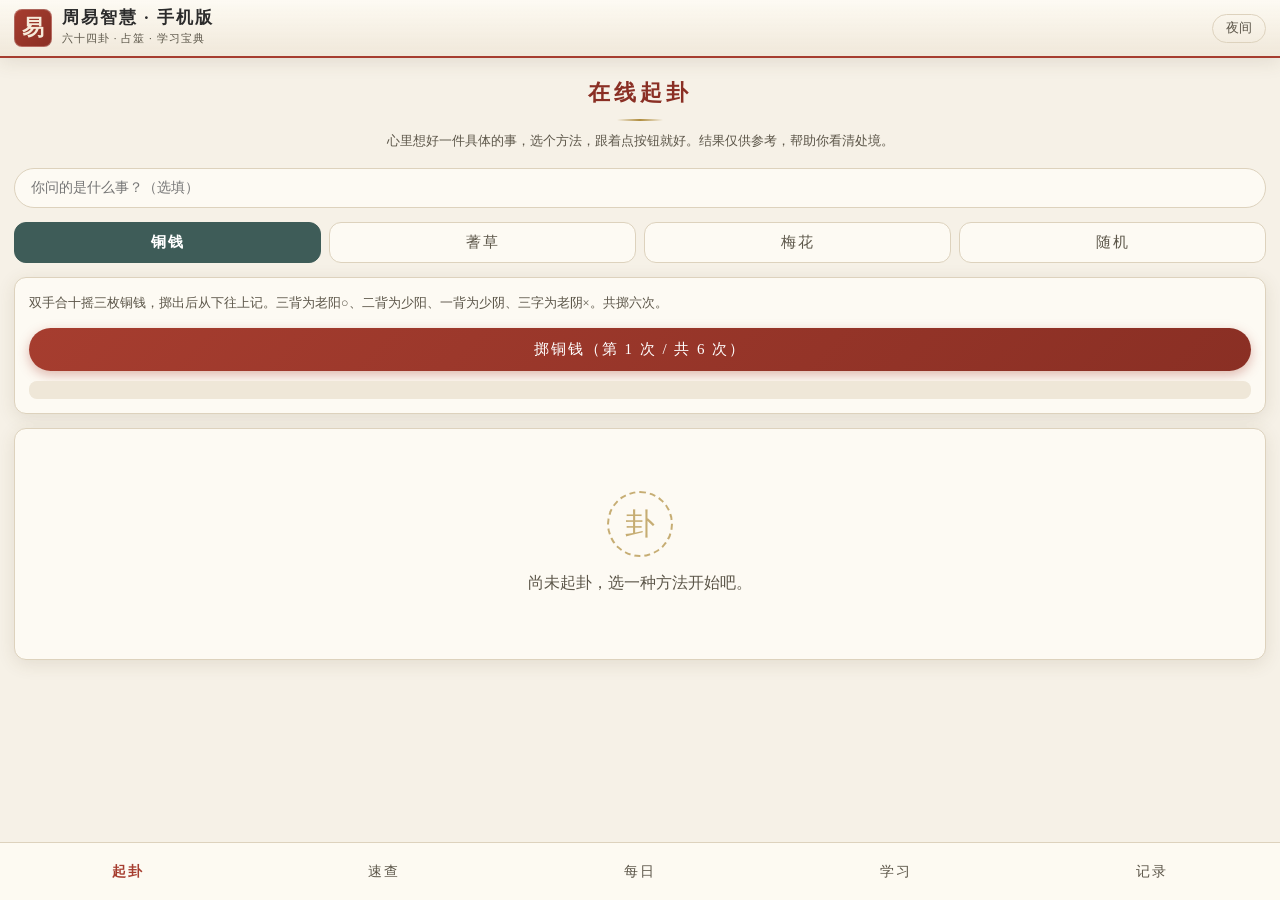
==== mobile.html @ ead000ce "deploy zhouyi: desktop + mobile (pure frontend)" ====
<!DOCTYPE html>
<html lang="zh-CN">
<head>
<meta charset="UTF-8">
<meta name="viewport" content="width=device-width, initial-scale=1.0, viewport-fit=cover">
<meta name="theme-color" content="#f6f1e7">
<meta name="apple-mobile-web-app-capable" content="yes">
<meta name="apple-mobile-web-app-status-bar-style" content="default">
<title>周易 · 手机版</title>
<link rel="stylesheet" href="css/style_mobile.css?v=20260808d">
</head>
<body>

<header class="m-head">
  <div class="m-brand">
    <div class="m-brand-mark">易</div>
    <div>
      <h1>周易智慧 · 手机版</h1>
      <p>六十四卦 · 占筮 · 学习宝典</p>
    </div>
  </div>
  <button class="m-theme" id="mTheme">夜间</button>
</header>

<main id="app">

  <!-- ============ 起卦 ============ -->
  <section class="m-view active" id="view-cast">
    <div class="m-view-head">
      <h2>在线起卦</h2>
      <p>心里想好一件具体的事，选个方法，跟着点按钮就好。结果仅供参考，帮助你看清处境。</p>
    </div>

    <div class="m-qbar">
      <input type="text" id="mQuestion" maxlength="60" placeholder="你问的是什么事？（选填）">
    </div>

    <div class="m-methods">
      <button class="m-method active" data-method="coin">铜钱</button>
      <button class="m-method" data-method="yarrow">蓍草</button>
      <button class="m-method" data-method="plum">梅花</button>
      <button class="m-method" data-method="random">随机</button>
    </div>

    <div class="m-setup" id="setup-coin">
      <p class="m-hint">双手合十摇三枚铜钱，掷出后从下往上记。三背为老阳○、二背为少阳、一背为少阴、三字为老阴×。共掷六次。</p>
      <button class="m-btn-primary" id="mBtnCoin">掷铜钱（第 1 次 / 共 6 次）</button>
      <div class="m-log" id="mCoinLog"></div>
    </div>
    <div class="m-setup hidden" id="setup-yarrow">
      <p class="m-hint">大衍之数五十，其用四十有九。十八变而成卦，过程全自动，点一次完成。</p>
      <button class="m-btn-primary" id="mBtnYarrow">蓍草起卦（十八变）</button>
      <div class="m-log" id="mYarrowLog"></div>
    </div>
    <div class="m-setup hidden" id="setup-plum">
      <p class="m-hint">报两个数字起卦（任意正整数），或直接用当前时间起卦。</p>
      <div class="m-nums">
        <input type="number" id="mNum1" placeholder="数一" min="1">
        <input type="number" id="mNum2" placeholder="数二" min="1">
      </div>
      <div class="m-btn-row">
        <button class="m-btn-primary btn-sm" id="mBtnPlumNum">以数字起卦</button>
        <button class="m-btn-ghost btn-sm" id="mBtnPlumTime">以当前时间</button>
      </div>
    </div>
    <div class="m-setup hidden" id="setup-random">
      <p class="m-hint">静心默念所问之事，点击后由程序随机生成六爻（含动爻）。</p>
      <button class="m-btn-primary" id="mBtnRandom">心念起卦</button>
    </div>

    <div class="m-result" id="mResult">
      <div class="m-empty">
        <div class="m-empty-icon">卦</div>
        <p>尚未起卦，选一种方法开始吧。</p>
      </div>
    </div>
    <div class="m-anim hidden" id="mAnim"></div>
  </section>

  <!-- ============ 速查 ============ -->
  <section class="m-view" id="view-quick">
    <div class="m-view-head">
      <h2>六十四卦速查</h2>
      <p>点任意一卦看全文详解与白话。</p>
    </div>
    <div class="m-search">
      <input type="text" id="mHexSearch" placeholder="搜索卦名、卦辞、关键词…">
    </div>
    <div id="mHexGrid" class="m-hex-grid"></div>
  </section>

  <!-- ============ 每日一卦 ============ -->
  <section class="m-view" id="view-daily">
    <div class="m-view-head">
      <h2>每日一卦</h2>
      <p>以今日日期为引，换种心情看今天。仅供趣味参考。</p>
    </div>
    <div class="m-daily-box" id="mDailyBox"></div>
    <div class="m-btn-row" style="margin-top:14px">
      <button class="m-btn-primary btn-sm" id="mBtnDailyToday">今日之卦</button>
      <button class="m-btn-ghost btn-sm" id="mBtnDailyShuffle">换一卦</button>
    </div>
  </section>

  <!-- ============ 学习 ============ -->
  <section class="m-view" id="view-study">
    <div class="m-view-head">
      <h2>学习宝典</h2>
      <p>零基础也能看懂的《周易》入门。</p>
    </div>

    <div class="m-study-nav" id="mStudyNav">
      <button class="m-snav active" data-study="beginner">入门</button>
      <button class="m-snav" data-study="classics">经文</button>
      <button class="m-snav" data-study="seven">七则</button>
      <button class="m-snav" data-study="methods">起卦</button>
      <button class="m-snav" data-study="glossary">词典</button>
      <button class="m-snav" data-study="stories">故事</button>
    </div>

    <div class="m-study-content">
      <div class="m-sblock active" id="study-beginner">
        <h3>零基础入门：10 分钟看懂《周易》</h3>
        <details open><summary>1. 什么是「卦」？</summary>
          <p>「卦」是一幅由六条横线组成的符号图。长横（━）叫<b>阳爻</b>，代表天、刚、动、积极；断横（╌）叫<b>阴爻</b>，代表地、柔、静、消极。六条爻上下组合共有 64 种图案，就是「六十四卦」。每卦有自己的卦辞和六条爻辞，相当于一套「人生情景说明书」。</p></details>
        <details><summary>2. 算卦到底是什么？</summary>
          <p>古人遇到拿不定主意的事，通过随机仪式（掷蓍草、摇铜钱）得到一卦，再用卦辞爻辞启发思考。它<u>不是</u>预知未来的魔法，而是「带着问题换角度思考」的古老智慧，像一面镜子帮你看清处境。</p></details>
        <details><summary>3. 怎么起卦？</summary>
          <p>「起卦」就是随机生成六条爻。本程序提供四种方法：<b>铜钱法</b>（摇六次，最常用）、<b>蓍草法</b>（最古老）、<b>梅花易数</b>（用时间或数字算）、<b>随机法</b>（一键最省事）。起卦前静心把问题想清楚即可。</p></details>
        <details><summary>4. 什么是动爻、之卦？</summary>
          <p>起卦时出现「老阳○」「老阴×」的爻叫<b>动爻</b>，表示这个位置要变化。爻一变，整卦变成另一幅图叫「之卦」。传统看卦：<b>没动爻看整卦卦辞，有动爻重点看动爻爻辞</b>。</p></details>
        <details><summary>5. 怎么快速看懂结果？</summary>
          <p>三步走：① 先看顶部橙色的「白话导读」，一句话知道这卦基调；② 再看「卦在说什么」和「变化提示」；③ 最后对照你问的事看「占断参考」里事业/感情/决策那一条。其他术语看不懂没关系，是进阶内容。</p></details>
        <details><summary>6. 看完卦以后呢？</summary>
          <p>把卦象当成一位老朋友的提醒：它帮你注意到可能忽略的角度，但<b>决定权永远在你手里</b>。当它是面镜子就好。</p></details>
      </div>

      <div class="m-sblock" id="study-classics">
        <h3>经文详解</h3>
        <div class="m-hex-nav">
          <button class="m-btn-ghost btn-sm" id="mStudyPrev">‹ 上一卦</button>
          <select id="mStudySelect"></select>
          <button class="m-btn-ghost btn-sm" id="mStudyNext">下一卦 ›</button>
        </div>
        <div id="mStudyContent"></div>
      </div>

      <div class="m-sblock" id="study-seven">
        <h3>解卦七则（朱熹《易学启蒙》）</h3>
        <div class="m-principle"><span>一</span><div><b>六爻不变</b><p>以本卦卦辞断之。</p></div></div>
        <div class="m-principle"><span>二</span><div><b>一爻变</b><p>以本卦变爻之爻辞断之。</p></div></div>
        <div class="m-principle"><span>三</span><div><b>两爻变</b><p>以本卦两变爻爻辞断之，以上位之变爻为主。</p></div></div>
        <div class="m-principle"><span>四</span><div><b>三爻变</b><p>占本卦及之卦卦辞，本卦为贞（主事者），之卦为悔（所趋）。</p></div></div>
        <div class="m-principle"><span>五</span><div><b>四爻变</b><p>以之卦中两不变爻爻辞断之，以下位之不变爻为主。</p></div></div>
        <div class="m-principle"><span>六</span><div><b>五爻变</b><p>以之卦中唯一不变爻之爻辞断之。</p></div></div>
        <div class="m-principle"><span>七</span><div><b>六爻全变</b><p>乾坤二卦用「用九」「用六」断之；其余以之卦卦辞断之。</p></div></div>
        <p class="m-note">简记：有变的看变化处，没变看整体。</p>
      </div>

      <div class="m-sblock" id="study-methods">
        <h3>起卦方法详解</h3>
        <details open><summary>一、三枚铜钱法（以钱代蓍）</summary>
          <p>取三枚铜钱，掷一次记一爻，由下而上共六次。<br>
          三背（○）＝老阳，动爻；二背一字（—）＝少阳；一背二字（--）＝少阴；三字（×）＝老阴，动爻。<br>
          动爻阴阳互变，即成「之卦」。</p></details>
        <details><summary>二、大衍筮法（蓍草法）</summary>
          <p>《系辞》：大衍之数五十，其用四十有九。分二、挂一、揲四、归奇，三变得一爻，十八变而成一卦。<br>
          余三十六根为老阳（九）、三十二为少阴（八）、二十八为少阳（七）、二十四为老阴（六）。</p></details>
        <details><summary>三、梅花易数</summary>
          <p>先天卦数：乾一、兑二、离三、震四、巽五、坎六、艮七、坤八。<br>
          时间起卦：年月日之和除 8 得余数为上卦，再加时除 8 得下卦，总和除 6 得动爻。<br>
          报数起卦：两数分别除 8 得上、下卦，和除 6 得动爻。</p></details>
      </div>

      <div class="m-sblock" id="study-glossary">
        <h3>易学名词小词典</h3>
        <div class="m-glossary">
          <p><b>爻</b>组成卦的那条横线，一卦六爻。长横阳爻，断横阴爻。</p>
          <p><b>本卦</b>起卦得到的卦，代表当下现状。</p>
          <p><b>之卦</b>动爻变后形成的新卦，代表演变结果。</p>
          <p><b>动爻</b>老阳○、老阴×那几条爻，表示关键变化点。</p>
          <p><b>卦辞</b>整卦总说明；<b>爻辞</b>每爻的解释文字。</p>
          <p><b>错卦</b>六爻全部阴阳颠倒，看事情的反面。</p>
          <p><b>综卦</b>把卦上下倒过来看，看颠倒后的样子。</p>
          <p><b>互卦</b>取中间四条爻重拼的卦，看中途过程。</p>
          <p><b>体卦/用卦</b>体是你自己，用是你要面对的事，五行生克定吉凶。</p>
          <p><b>元亨利贞</b>乾卦四字：开始、通达、有利、守正。</p>
          <p><b>吉凶悔吝</b>四种占断：吉、凶、悔（可改）、吝（要小心）。</p>
          <p><b>八宫</b>京房分六十四卦为八组，用于排六亲世应。</p>
          <p><b>六亲</b>父母、兄弟、子孙、妻财、官鬼，各管一类事。</p>
          <p><b>六神</b>青龙、朱雀、勾陈、螣蛇、白虎、玄武，按日干排列。</p>
          <p><b>用九/用六</b>仅乾坤两卦有，六爻全变时使用。</p>
        </div>
      </div>

      <div class="m-sblock" id="study-stories">
        <h3>周易里的故事</h3>
        <div class="m-story">
          <b>文王拘而演《周易》</b>
          <p>周文王被纣王囚于羑里，在狱中推演伏羲八卦为六十四卦。司马迁说"文王拘而演《周易》"，为逆境成大业第一例。</p>
        </div>
        <div class="m-story">
          <b>韦编三绝</b>
          <p>孔子晚年反复读《易》，把串竹简的牛皮绳磨断多次，并作注解《十翼》——像给经典插上十只翅膀。</p>
        </div>
        <div class="m-story">
          <b>观梅占</b>
          <p>宋代邵雍观梅见二雀争枝跌落，随手起卦断出"明晚有女孩来折花，受惊伤腿"，次日应验。这就是《梅花易数》的由来——万物皆可起卦。</p>
        </div>
        <div class="m-story">
          <b>京房与纳甲</b>
          <p>西汉京房把天干地支装进六十四卦，定八宫、世应、六亲、六神，让占筮有了完整排盘体系，影响后世一千多年。</p>
        </div>
        <div class="m-story">
          <b>朱熹与《周易本义》</b>
          <p>南宋朱熹主张"易本卜筮之书"，恢复上古筮法（即本程序蓍草法），并提出解卦七则，让占筮有了清晰的操作指南。</p>
        </div>
      </div>
    </div>
  </section>

  <!-- ============ 记录 ============ -->
  <section class="m-view" id="view-records">
    <div class="m-view-head">
      <h2>起卦记录</h2>
      <p>记录保存在本机浏览器，与电脑版互通。点击记录可回看解卦。</p>
      <div class="m-rec-actions">
        <button class="m-btn-ghost btn-sm" id="mRecExport">导出</button>
        <button class="m-btn-ghost btn-sm" id="mRecImport">导入</button>
        <button class="m-btn-ghost btn-sm" id="mRecClear">清空</button>
        <input type="file" id="mRecInput" accept=".json,application/json" style="display:none">
      </div>
    </div>
    <div id="mRecords" class="m-records"></div>
  </section>

</main>

<!-- 底部导航 -->
<nav class="m-tabbar">
  <button class="m-tab active" data-view="cast">起卦</button>
  <button class="m-tab" data-view="quick">速查</button>
  <button class="m-tab" data-view="daily">每日</button>
  <button class="m-tab" data-view="study">学习</button>
  <button class="m-tab" data-view="records">记录</button>
</nav>

<!-- 卦详情全屏视图 -->
<div class="m-detail hidden" id="mDetail">
  <div class="m-detail-head">
    <button class="m-detail-close" id="mDetailClose">‹ 返回</button>
    <div class="m-detail-title">卦象详解</div>
    <span></span>
  </div>
  <div class="m-detail-body" id="mDetailBody"></div>
</div>

<script src="js/data_base.js?v=20260808d"></script>
<script src="js/data_hex1.js?v=20260808d"></script>
<script src="js/data_hex2.js?v=20260808d"></script>
<script src="js/data_hex3.js?v=20260808d"></script>
<script src="js/data_hex4.js?v=20260808d"></script>
<script src="js/app_mobile.js?v=20260808d"></script>
</body>
</html>
---- css/style_mobile.css ----
/* =====================================================
   周易 · 手机版样式 — 保留宣纸/朱砂/黛青古典色彩
   移动端：底部 Tab、大触控目标、单列布局
   ===================================================== */

:root {
  --paper: #f6f1e7;
  --paper-2: #efe7d8;
  --ink: #2b2b2b;
  --ink-soft: #5c5649;
  --cinnabar: #a63d2f;
  --cinnabar-deep: #8a2f24;
  --verdigris: #3e5c58;
  --verdigris-soft: #5f7d79;
  --gold: #b08d3e;
  --line: #ddd2bd;
  --card: #fdfaf3;
  --shadow: 0 4px 18px rgba(90,70,40,.12);
  --radius: 12px;
  --head-h: 58px;
  --tab-h: 58px;
}

.dark {
  --paper: #201d18;
  --paper-2: #2a261f;
  --ink: #e6dfd0;
  --ink-soft: #b3ab98;
  --cinnabar: #c96a54;
  --cinnabar-deep: #d98a74;
  --verdigris: #7fa39e;
  --verdigris-soft: #93b5b0;
  --gold: #c9a95c;
  --line: #433d31;
  --card: #27231c;
  --shadow: 0 4px 18px rgba(0,0,0,.5);
}

* { margin: 0; padding: 0; box-sizing: border-box; -webkit-tap-highlight-color: transparent; }

html { scroll-behavior: smooth; }

body {
  font-family: "PingFang SC", "Noto Serif SC", "Songti SC", "Microsoft YaHei", serif;
  background: var(--paper);
  color: var(--ink);
  line-height: 1.75;
  min-height: 100vh;
  overflow-x: hidden;
  padding-bottom: calc(var(--tab-h) + env(safe-area-inset-bottom));
}

.hidden { display: none !important; }

/* ---------- 顶部 ---------- */
.m-head {
  position: sticky; top: 0; z-index: 100;
  height: var(--head-h);
  display: flex; align-items: center; justify-content: space-between;
  padding: 0 14px;
  background: linear-gradient(180deg, rgba(253,250,243,.97), rgba(239,231,216,.92));
  border-bottom: 2px solid var(--cinnabar);
  box-shadow: var(--shadow);
  backdrop-filter: blur(6px);
}
.m-brand { display: flex; align-items: center; gap: 10px; }
.m-brand-mark {
  width: 38px; height: 38px; border-radius: 8px; flex-shrink: 0;
  background: linear-gradient(135deg, var(--cinnabar), var(--cinnabar-deep));
  color: #f6ead9; font-size: 22px; font-weight: 700;
  display: flex; align-items: center; justify-content: center;
  border: 1px solid rgba(255,255,255,.25);
}
.m-brand h1 { font-size: 17px; letter-spacing: 2px; color: var(--ink); line-height: 1.3; }
.m-brand p { font-size: 11px; color: var(--ink-soft); letter-spacing: 1px; }
.m-theme {
  flex-shrink: 0; background: transparent; border: 1px solid var(--line);
  border-radius: 15px; padding: 5px 13px; font-family: inherit; font-size: 12.5px;
  color: var(--ink-soft); cursor: pointer;
}

/* ---------- 主体 ---------- */
main { padding: 16px 14px 40px; }
.m-view { display: none; animation: mFadeUp .3s ease; }
.m-view.active { display: block; }
@keyframes mFadeUp { from { opacity: 0; transform: translateY(10px); } to { opacity: 1; transform: none; } }

.m-view-head { text-align: center; margin-bottom: 16px; }
.m-view-head h2 {
  font-size: 22px; letter-spacing: 4px; color: var(--cinnabar-deep);
  position: relative; display: inline-block; margin-bottom: 6px;
}
.m-view-head h2::after {
  content: ""; position: absolute; left: 50%; bottom: -8px; transform: translateX(-50%);
  width: 46px; height: 2px; background: linear-gradient(90deg, transparent, var(--gold), transparent);
}
.m-view-head p { color: var(--ink-soft); font-size: 12.5px; margin-top: 12px; }

/* ---------- 按钮 ---------- */
.m-btn-primary {
  display: block; width: 100%;
  background: linear-gradient(135deg, var(--cinnabar), var(--cinnabar-deep));
  color: #fff; border: none; border-radius: 24px; padding: 12px 22px;
  font-family: inherit; font-size: 15px; letter-spacing: 2px; cursor: pointer;
  box-shadow: 0 4px 12px rgba(166,61,47,.35); transition: all .2s;
}
.m-btn-primary:active { transform: scale(.97); }
.m-btn-primary:disabled { opacity: .45; cursor: not-allowed; }
.m-btn-ghost {
  background: transparent; border: 1px solid var(--cinnabar); color: var(--cinnabar);
  border-radius: 20px; padding: 8px 16px; font-family: inherit; font-size: 13px; cursor: pointer; transition: all .2s;
}
.m-btn-ghost:active { background: var(--cinnabar); color: #fff; }
.m-btn-primary.btn-sm, .m-btn-ghost.btn-sm { padding: 8px 18px; font-size: 13.5px; width: auto; display: inline-block; }
.m-btn-row { display: flex; gap: 10px; justify-content: center; }

/* ---------- 起卦 ---------- */
.m-qbar { margin-bottom: 14px; }
.m-qbar input {
  width: 100%; padding: 11px 16px; border-radius: 20px;
  border: 1px solid var(--line); background: var(--card); font-family: inherit;
  font-size: 14px; outline: none;
}
.m-qbar input:focus { border-color: var(--cinnabar); box-shadow: 0 0 0 3px rgba(166,61,47,.12); }

.m-methods { display: grid; grid-template-columns: repeat(4, 1fr); gap: 8px; margin-bottom: 14px; }
.m-method {
  padding: 10px 0; border-radius: 12px; border: 1px solid var(--line);
  background: var(--card); font-family: inherit; font-size: 15px; letter-spacing: 2px;
  color: var(--ink-soft); cursor: pointer; transition: all .2s;
}
.m-method.active { background: var(--verdigris); border-color: var(--verdigris); color: #fff; font-weight: 700; }

.m-setup {
  background: var(--card); border: 1px solid var(--line); border-radius: var(--radius);
  padding: 14px; box-shadow: var(--shadow); margin-bottom: 14px;
}
.m-hint { font-size: 12.5px; color: var(--ink-soft); margin-bottom: 12px; line-height: 1.9; }
.m-hint b { color: var(--cinnabar-deep); }
.m-log {
  margin-top: 10px; max-height: 150px; overflow-y: auto; font-size: 12px;
  color: var(--ink-soft); background: var(--paper-2); border-radius: 8px; padding: 9px 11px; line-height: 1.9;
}
.m-nums { display: flex; gap: 10px; margin-bottom: 12px; }
.m-nums input {
  flex: 1; padding: 10px 14px; border: 1px solid var(--line); border-radius: 10px;
  background: #fff; font-family: inherit; font-size: 15px; outline: none; min-width: 0;
}
.dark .m-nums input, .dark .m-qbar input, .dark select, .dark .m-hex-search input { background: #2e2a23; color: var(--ink); border-color: var(--line); }

/* 起卦结果 */
.m-result { position: relative; background: var(--card); border: 1px solid var(--line); border-radius: var(--radius); padding: 16px; box-shadow: var(--shadow); }
.m-empty { text-align: center; color: var(--ink-soft); padding: 46px 0; }
.m-empty-icon {
  width: 66px; height: 66px; margin: 0 auto 12px; border-radius: 50%;
  border: 2px dashed var(--gold); color: var(--gold); font-size: 30px;
  display: flex; align-items: center; justify-content: center; opacity: .7;
}

/* 动画层 */
.m-anim {
  position: fixed; inset: 0; z-index: 300;
  display: flex; align-items: center; justify-content: center;
  background: rgba(253,250,243,.95);
}
.dark .m-anim { background: rgba(32,29,24,.95); }
.m-anim-inner { text-align: center; }
.m-anim-hint { margin-top: 12px; font-size: 13px; color: var(--ink-soft); letter-spacing: 1px; animation: mHint 1s ease-in-out infinite; }
@keyframes mHint { 0%,100% { opacity: .5; } 50% { opacity: 1; } }
.m-coin {
  width: 52px; height: 52px; border-radius: 50%; display: inline-block; margin: 0 7px;
  background: radial-gradient(circle at 35% 30%, #ecd992, #b08d3e 62%, #8a6d1f);
  border: 3px solid #8a6d1f; color: #7a5e1c; font-size: 20px; font-weight: 700;
  line-height: 46px; animation: mCoinFlip .6s ease-in-out infinite;
}
.m-coin:nth-child(2) { animation-delay: .1s; }
.m-coin:nth-child(3) { animation-delay: .2s; }
@keyframes mCoinFlip {
  0% { transform: rotateY(0); } 25% { transform: rotateY(180deg) translateY(-18px); }
  50% { transform: rotateY(360deg); } 75% { transform: rotateY(540deg) translateY(-8px); }
  100% { transform: rotateY(720deg); }
}
.m-taiji {
  width: 62px; height: 62px; margin: 0 auto; border-radius: 50%;
  background:
    radial-gradient(circle, #2b2b2b 0 6px, transparent 6.5px),
    radial-gradient(circle, #f6f1e7 0 6px, transparent 6.5px),
    conic-gradient(#2b2b2b 0deg 180deg, #f6f1e7 180deg 360deg);
  background-size: 100% 50%, 100% 50%, 100% 100%;
  background-position: 50% 25%, 50% 75%, 0 0;
  background-repeat: no-repeat;
  animation: mSpin 1.1s linear infinite;
}
@keyframes mSpin { to { transform: rotate(360deg); } }

/* 结果内容 */
.m-result-title { text-align: center; margin-bottom: 14px; }
.m-result-title h3 { font-size: 21px; letter-spacing: 3px; color: var(--cinnabar-deep); }
.m-result-title p { font-size: 12px; color: var(--ink-soft); margin-top: 5px; }
.m-asked { text-align: center; background: rgba(176,141,62,.1); border: 1px dashed var(--gold); border-radius: 8px; padding: 7px 12px; font-size: 13px; color: var(--ink-soft); margin-bottom: 12px; }
.m-asked b { color: var(--cinnabar-deep); }
.m-result-actions { text-align: center; margin-bottom: 14px; }

.m-plain {
  background: var(--card); border: 1px solid var(--gold); border-radius: 10px;
  padding: 13px 15px; margin: 12px 0; box-shadow: var(--shadow);
}
.m-plain-title { font-size: 15px; font-weight: 700; color: var(--cinnabar-deep); letter-spacing: 1px; display: flex; align-items: center; gap: 8px; }
.m-plain-tag { font-size: 10px; background: var(--cinnabar); color: #fff; padding: 1px 7px; border-radius: 9px; letter-spacing: 1px; }
.m-plain-sum { margin-top: 8px; font-size: 14.5px; line-height: 1.9; }
.m-plain-sum strong { color: var(--cinnabar-deep); }
.m-plain-block { margin-top: 8px; font-size: 13px; line-height: 1.9; color: var(--ink-soft); background: var(--paper-2); padding: 9px 12px; border-radius: 8px; }
.m-plain-block b { color: var(--verdigris); }

.m-compare { display: flex; align-items: center; justify-content: center; gap: 18px; margin: 14px 0 8px; }
.m-col { text-align: center; }
.m-col .m-c-label { font-size: 11px; color: var(--ink-soft); margin-bottom: 6px; letter-spacing: 1px; }
.m-big-hex { display: inline-flex; flex-direction: column; gap: 4px; padding: 12px; background: var(--paper-2); border-radius: 10px; border: 1px solid var(--line); }
.m-big-hex .line { width: 64px; height: 5px; border-radius: 3px; background: var(--ink); }
.m-big-hex .line.yin { background: linear-gradient(90deg, var(--ink) 0 42%, transparent 42% 58%, var(--ink) 58% 100%); }
.m-big-hex .line.moving { background: var(--cinnabar); box-shadow: 0 0 8px rgba(166,61,47,.5); }
.m-big-hex .line.yin.moving { background: linear-gradient(90deg, var(--cinnabar) 0 42%, transparent 42% 58%, var(--cinnabar) 58% 100%); }
.m-col .m-c-name { font-size: 18px; font-weight: 700; margin-top: 8px; letter-spacing: 2px; }
.m-c-name.primary { color: var(--cinnabar-deep); }
.m-c-name.secondary { color: var(--verdigris); }
.m-compare-arrow { font-size: 24px; color: var(--gold); }
.m-compare-sub { display: flex; justify-content: center; gap: 8px; flex-wrap: wrap; margin: 8px 0; }
.m-chip-tag { font-size: 11.5px; background: var(--paper-2); border: 1px solid var(--line); padding: 3px 10px; border-radius: 12px; color: var(--ink-soft); }
.m-chip-tag b { color: var(--cinnabar-deep); }

.m-tip { background: rgba(62,92,88,.07); border-left: 4px solid var(--verdigris); border-radius: 6px; padding: 9px 12px; margin: 8px 0 12px; font-size: 12.5px; line-height: 1.8; color: var(--ink-soft); }
.m-tip b { color: var(--cinnabar-deep); }

.m-sec-title { color: var(--verdigris); letter-spacing: 2px; font-size: 15px; margin: 16px 0 8px; padding-left: 10px; border-left: 4px solid var(--gold); }
.m-guaci { background: var(--paper-2); border-radius: 8px; padding: 12px 15px; font-size: 14.5px; border-left: 4px solid var(--verdigris); margin-bottom: 8px; line-height: 2; }
.m-yao-list { margin-top: 6px; }
.m-yao-row { border: 1px solid var(--line); border-radius: 8px; margin-bottom: 8px; padding: 9px 12px; }
.m-yao-row.mv { background: rgba(166,61,47,.06); border-color: var(--cinnabar); }
.m-yao-row .m-yao-name { font-weight: 700; color: var(--cinnabar-deep); margin-bottom: 3px; }
.m-yao-row .m-yao-orig { font-size: 14px; }
.m-yao-row .m-yao-bai { font-size: 12.5px; color: var(--ink-soft); margin-top: 3px; }
.m-yao-row .m-yao-bai b { color: var(--gold); }
.m-tiyong { display: grid; grid-template-columns: repeat(3, 1fr); gap: 8px; margin: 10px 0; }
.m-ty-cell { text-align: center; background: var(--paper-2); border-radius: 8px; padding: 9px 4px; }
.m-ty-cell .ty-name { font-weight: 700; color: var(--verdigris); font-size: 12px; }
.m-ty-cell small { font-size: 10.5px; color: var(--ink-soft); display: block; margin-top: 3px; }
.m-tg-sym { display: inline-flex; flex-direction: column; gap: 2px; margin: 5px auto; }
.m-tg-sym .line { width: 30px; height: 3px; border-radius: 1px; background: var(--ink); }
.m-tg-sym .line.yin { background: linear-gradient(90deg, var(--ink) 0 42%, transparent 42% 58%, var(--ink) 58% 100%); }
.m-badge { display: inline-block; font-size: 11px; padding: 2px 9px; border-radius: 10px; }
.m-badge.good { background: rgba(62,92,88,.15); color: var(--verdigris); }
.m-badge.bad { background: rgba(166,61,47,.12); color: var(--cinnabar); }
.m-badge.mid { background: rgba(176,141,62,.16); color: #8a6d1f; }
.m-change { text-align: center; font-size: 12.5px; color: var(--ink-soft); margin: 8px 0 14px; }
.m-change b { color: var(--cinnabar); }
.m-zhanshu p { font-size: 13.5px; color: var(--ink-soft); line-height: 1.9; margin-bottom: 8px; }
.m-zhanshu b { color: var(--verdigris); }
.m-disclaimer { margin-top: 14px; padding: 10px 12px; border-radius: 8px; text-align: center; background: var(--paper-2); border: 1px dashed var(--line); color: var(--ink-soft); font-size: 12px; line-height: 1.8; }

/* ---------- 速查 ---------- */
.m-search { margin-bottom: 14px; }
.m-search input {
  width: 100%; padding: 11px 16px; border-radius: 20px;
  border: 1px solid var(--line); background: var(--card); font-family: inherit; font-size: 14px; outline: none;
}
.m-search input:focus { border-color: var(--cinnabar); }
.m-hex-grid { display: grid; grid-template-columns: repeat(3, 1fr); gap: 10px; }
.m-hex-card {
  background: var(--card); border: 1px solid var(--line); border-radius: var(--radius);
  padding: 12px 8px; cursor: pointer; text-align: center; box-shadow: 0 2px 8px rgba(90,70,40,.06); transition: all .2s;
}
.m-hex-card:active { transform: scale(.96); border-color: var(--gold); }
.m-hex-card .m-hex-name { font-size: 17px; font-weight: 700; color: var(--cinnabar-deep); letter-spacing: 1px; }
.m-hex-card .m-hex-title { font-size: 11px; color: var(--ink-soft); margin-top: 1px; }
.m-hex-card .m-hex-id { font-size: 10px; color: var(--gold); margin-top: 3px; }
.m-hex-symbol { margin: 6px auto; width: 40px; }
.m-hex-symbol .line { height: 3px; border-radius: 2px; margin: 2.5px 0; background: var(--ink); }
.m-hex-symbol .line.yin { background: linear-gradient(90deg, var(--ink) 0 42%, transparent 42% 58%, var(--ink) 58% 100%); }
.m-no-match { text-align: center; color: #8a6d1f; padding: 34px 0; grid-column: 1/-1; }

/* ---------- 每日一卦 ---------- */
.m-daily-box { background: var(--card); border: 1px solid var(--line); border-radius: var(--radius); padding: 18px 16px; box-shadow: var(--shadow); }
.m-daily-hex { text-align: center; margin-bottom: 14px; }
.m-daily-name { font-size: 21px; letter-spacing: 3px; color: var(--cinnabar-deep); margin-top: 10px; font-weight: 700; }
.m-daily-meta { font-size: 12px; color: var(--ink-soft); margin-top: 4px; }

/* ---------- 学习 ---------- */
.m-study-nav { display: flex; gap: 7px; overflow-x: auto; padding: 2px 0 12px; -webkit-overflow-scrolling: touch; }
.m-snav {
  flex-shrink: 0; background: transparent; border: 1px solid var(--line); border-radius: 15px;
  padding: 6px 15px; font-family: inherit; font-size: 13px; color: var(--ink-soft); cursor: pointer;
}
.m-snav.active { background: var(--verdigris); border-color: var(--verdigris); color: #fff; font-weight: 700; }
.m-study-content { background: var(--card); border: 1px solid var(--line); border-radius: var(--radius); padding: 16px; box-shadow: var(--shadow); }
.m-sblock { display: none; }
.m-sblock.active { display: block; animation: mFadeUp .3s ease; }
.m-sblock h3 { color: var(--cinnabar-deep); letter-spacing: 2px; font-size: 17px; margin-bottom: 12px; border-bottom: 2px solid var(--line); padding-bottom: 8px; }
.m-sblock h4 { color: var(--verdigris); margin: 14px 0 6px; font-size: 14.5px; }
.m-sblock details { border: 1px solid var(--line); border-radius: 8px; margin-bottom: 8px; overflow: hidden; }
.m-sblock summary { padding: 10px 13px; cursor: pointer; font-weight: 700; color: var(--cinnabar-deep); background: var(--paper-2); font-size: 13.5px; letter-spacing: 1px; }
.m-sblock details p { padding: 10px 13px; font-size: 13px; color: var(--ink-soft); line-height: 2; }
.m-sblock details p b, .m-sblock details p u { color: var(--cinnabar-deep); }
.m-note { font-size: 12.5px; color: var(--ink-soft); margin-top: 10px; line-height: 1.9; }
.m-principle { display: flex; gap: 10px; background: var(--paper-2); border-radius: 8px; padding: 10px 13px; margin-bottom: 8px; }
.m-principle span {
  width: 28px; height: 28px; flex-shrink: 0; border-radius: 50%;
  background: var(--cinnabar); color: #fff; font-size: 13px; font-weight: 700;
  display: flex; align-items: center; justify-content: center;
}
.m-principle b { color: var(--cinnabar-deep); }
.m-principle p { font-size: 12.5px; color: var(--ink-soft); }
.m-glossary p { font-size: 13px; color: var(--ink-soft); line-height: 1.8; margin-bottom: 8px; background: var(--paper-2); border-radius: 8px; padding: 8px 12px; }
.m-glossary b { color: var(--cinnabar-deep); margin-right: 5px; }
.m-story { background: var(--paper-2); border-left: 4px solid var(--gold); border-radius: 8px; padding: 11px 14px; margin-bottom: 10px; }
.m-story b { color: var(--cinnabar-deep); font-size: 14.5px; letter-spacing: 1px; }
.m-story p { font-size: 12.5px; color: var(--ink-soft); line-height: 1.9; margin-top: 4px; }

/* 经文导航 */
.m-hex-nav { display: flex; align-items: center; gap: 8px; margin-bottom: 14px; flex-wrap: wrap; }
.m-hex-nav select {
  flex: 1; min-width: 0; padding: 8px 10px; border-radius: 8px; border: 1px solid var(--line);
  background: var(--card); color: var(--ink); font-family: inherit; font-size: 13px; outline: none;
}
.m-detail-link { text-align: center; margin: 14px 0 6px; }

/* ---------- 记录 ---------- */
.m-rec-actions { display: flex; gap: 8px; justify-content: center; margin-top: 12px; }
.m-records { display: flex; flex-direction: column; gap: 10px; }
.m-record {
  background: var(--card); border: 1px solid var(--line); border-radius: var(--radius);
  padding: 13px 15px; box-shadow: 0 2px 8px rgba(90,70,40,.05);
}
.m-record-top { display: flex; align-items: center; gap: 12px; }
.m-record-sym { width: 40px; flex-shrink: 0; }
.m-record-sym .line { height: 2.5px; margin: 2.5px 0; background: var(--ink); border-radius: 1px; }
.m-record-sym .line.yin { background: linear-gradient(90deg, var(--ink) 0 42%, transparent 42% 58%, var(--ink) 58% 100%); }
.m-record-main { flex: 1; min-width: 0; }
.m-record-main b { font-size: 15.5px; color: var(--cinnabar-deep); margin-right: 6px; }
.m-record-main span { color: var(--ink-soft); font-size: 12px; }
.m-record-main .m-rec-method { font-size: 11px; color: #8a6d1f; margin-top: 2px; }
.m-record-del {
  flex-shrink: 0; width: 28px; height: 28px; border-radius: 50%;
  border: 1px solid var(--line); background: transparent; color: var(--ink-soft);
  font-size: 15px; line-height: 1; cursor: pointer; font-family: inherit;
}
.m-record-del:active { background: var(--cinnabar); color: #fff; }
.m-record-time { font-size: 11px; color: var(--ink-soft); margin-top: 5px; }
.m-rec-empty { text-align: center; color: var(--ink-soft); padding: 44px 0; }

/* ---------- 底部 Tab ---------- */
.m-tabbar {
  position: fixed; left: 0; right: 0; bottom: 0; z-index: 200;
  height: calc(var(--tab-h) + env(safe-area-inset-bottom));
  padding-bottom: env(safe-area-inset-bottom);
  display: flex;
  background: rgba(253,250,243,.96);
  border-top: 1px solid var(--line);
  backdrop-filter: blur(8px);
}
.dark .m-tabbar { background: rgba(39,35,28,.96); }
.m-tab {
  flex: 1; background: transparent; border: none; font-family: inherit;
  font-size: 13.5px; letter-spacing: 2px; color: var(--ink-soft); cursor: pointer;
  display: flex; flex-direction: column; align-items: center; justify-content: center; gap: 3px;
}
.m-tab .m-tab-icon { font-size: 19px; line-height: 1; }
.m-tab.active { color: var(--cinnabar); font-weight: 700; }

/* ---------- 详情全屏 ---------- */
.m-detail {
  position: fixed; inset: 0; z-index: 400; background: var(--paper);
  display: flex; flex-direction: column;
  animation: mSlideIn .25s ease;
}
@keyframes mSlideIn { from { transform: translateX(100%); } to { transform: none; } }
.m-detail-head {
  height: var(--head-h); flex-shrink: 0;
  display: flex; align-items: center; justify-content: space-between;
  padding: 0 10px; background: var(--card); border-bottom: 1px solid var(--line);
}
.m-detail-close {
  background: transparent; border: none; font-family: inherit; font-size: 15px;
  color: var(--cinnabar); cursor: pointer; padding: 8px;
}
.m-detail-title { font-size: 15px; letter-spacing: 3px; color: var(--cinnabar-deep); }
.m-detail-body { flex: 1; overflow-y: auto; padding: 16px 14px 40px; -webkit-overflow-scrolling: touch; }

/* 详情内大卦画 */
.m-detail-head-sym { text-align: center; margin-bottom: 16px; }
.m-detail-head-sym .m-big-hex { padding: 16px 20px; }
.m-detail-head-sym h3 { font-size: 24px; letter-spacing: 4px; color: var(--cinnabar-deep); margin-top: 12px; }
.m-detail-head-sym .m-d-sub { color: var(--ink-soft); font-size: 12.5px; margin-top: 4px; }
.m-detail-nav { display: flex; align-items: center; justify-content: space-between; gap: 8px; margin-bottom: 14px; }
.m-detail-nav .m-nav-label { font-size: 12px; color: var(--gold); letter-spacing: 1px; }

/* ---------- 滚动条 ---------- */
::-webkit-scrollbar { width: 5px; height: 5px; }
::-webkit-scrollbar-thumb { background: #c9bda3; border-radius: 3px; }
::-webkit-scrollbar-track { background: transparent; }

/* 小屏微调 */
@media (max-width: 380px) {
  .m-hex-grid { grid-template-columns: repeat(2, 1fr); }
  .m-methods { grid-template-columns: repeat(2, 1fr); }
}
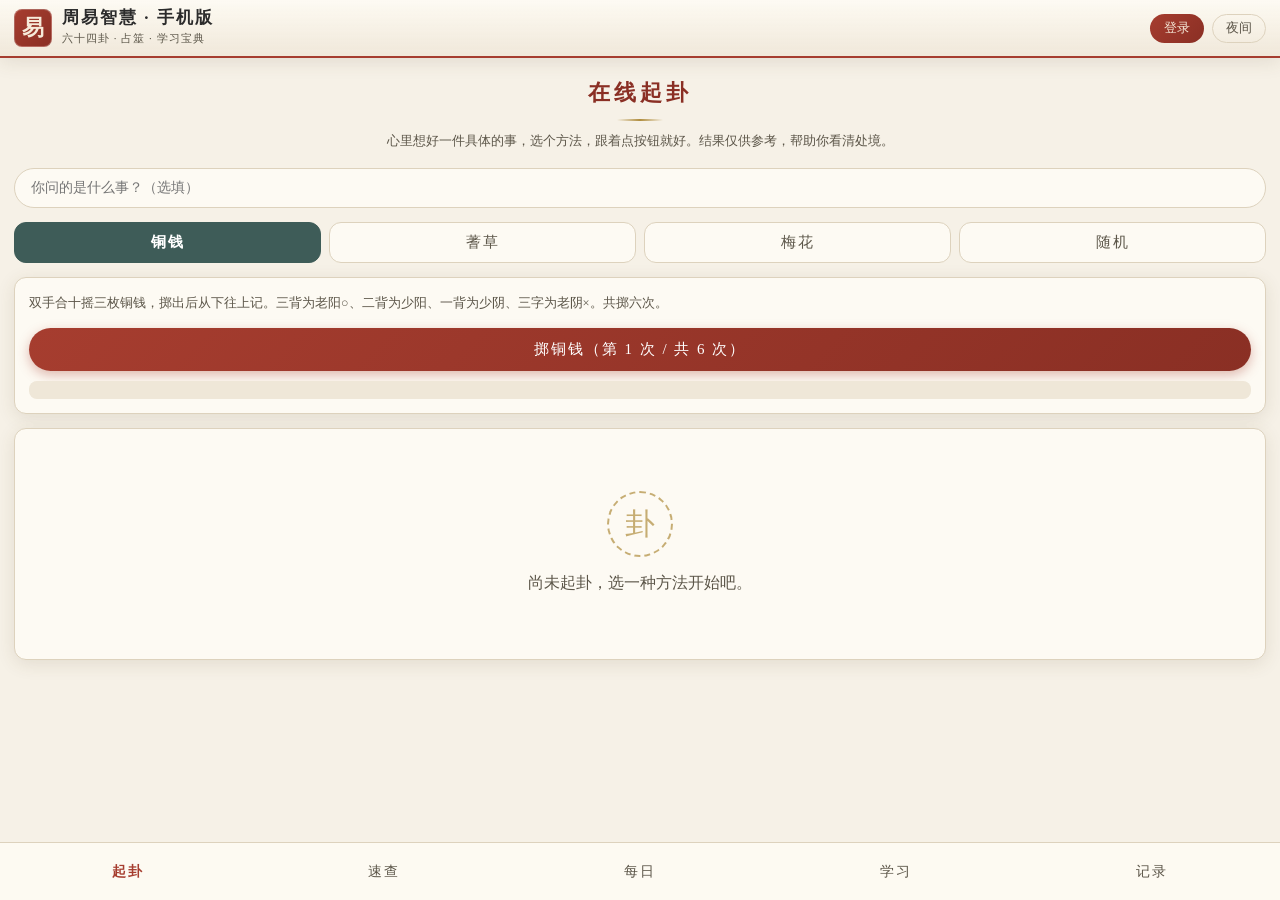
==== commit 515754b7: "feat: 新增邮箱账号登录 + 跨设备云同步（Supabase）" ====
--- a/mobile.html
+++ b/mobile.html
@@ -19,7 +19,10 @@
       <p>六十四卦 · 占筮 · 学习宝典</p>
     </div>
   </div>
-  <button class="m-theme" id="mTheme">夜间</button>
+  <div class="m-head-right">
+    <button class="m-user-btn" id="mUserBtn">登录</button>
+    <button class="m-theme" id="mTheme">夜间</button>
+  </div>
 </header>
 
 <main id="app">
@@ -223,7 +226,7 @@
   <section class="m-view" id="view-records">
     <div class="m-view-head">
       <h2>起卦记录</h2>
-      <p>记录保存在本机浏览器，与电脑版互通。点击记录可回看解卦。</p>
+      <p>记录保存在本机，与电脑版互通。<b>登录账号后自动云同步，换设备不丢失。</b>点击记录可回看解卦。</p>
       <div class="m-rec-actions">
         <button class="m-btn-ghost btn-sm" id="mRecExport">导出</button>
         <button class="m-btn-ghost btn-sm" id="mRecImport">导入</button>
@@ -255,11 +258,43 @@
   <div class="m-detail-body" id="mDetailBody"></div>
 </div>
 
+<!-- 登录弹窗 -->
+<div class="m-modal hidden" id="mLoginModal">
+  <div class="m-modal-mask" data-close="login"></div>
+  <div class="m-modal-box">
+    <div class="m-modal-head"><b id="mLoginTitle">登录</b><button class="m-modal-x" id="mLoginClose" data-close="login">×</button></div>
+    <div class="m-modal-body">
+      <p class="m-login-desc" id="mLoginDesc">登录后，起卦记录会自动保存到云端，换手机也能找回来。</p>
+      <input type="email" id="mLoginEmail" placeholder="邮箱（用于登录）" autocomplete="email">
+      <input type="password" id="mLoginPwd" placeholder="密码（至少 6 位）" autocomplete="current-password">
+      <div class="m-login-tip" id="mLoginTip"></div>
+      <button class="m-btn-primary" id="mLoginSubmit">登 录</button>
+      <button class="m-btn-ghost" id="mLoginSwitch">没有账号？注册一个</button>
+    </div>
+  </div>
+</div>
+
+<!-- 已登录账号面板 -->
+<div class="m-modal hidden" id="mUserModal">
+  <div class="m-modal-mask" data-close="user"></div>
+  <div class="m-modal-box">
+    <div class="m-modal-head"><b>我的账号</b><button class="m-modal-x" id="mUserClose" data-close="user">×</button></div>
+    <div class="m-modal-body">
+      <div class="m-user-avatar">易</div>
+      <div class="m-user-mail" id="mUserMail"></div>
+      <div class="m-user-tip" id="mUserSyncTip">已开启云同步，记录会自动保存。</div>
+      <button class="m-btn-primary" id="mBtnSyncNow">立即同步</button>
+      <button class="m-btn-ghost" id="mLogoutBtn">退出登录</button>
+    </div>
+  </div>
+</div>
+
 <script src="js/data_base.js?v=20260808d"></script>
 <script src="js/data_hex1.js?v=20260808d"></script>
 <script src="js/data_hex2.js?v=20260808d"></script>
 <script src="js/data_hex3.js?v=20260808d"></script>
 <script src="js/data_hex4.js?v=20260808d"></script>
-<script src="js/app_mobile.js?v=20260808d"></script>
+<script src="js/sync.js?v=20260808f"></script>
+<script src="js/app_mobile.js?v=20260808f"></script>
 </body>
 </html>
--- a/css/style_mobile.css
+++ b/css/style_mobile.css
@@ -78,6 +78,14 @@
   border-radius: 15px; padding: 5px 13px; font-family: inherit; font-size: 12.5px;
   color: var(--ink-soft); cursor: pointer;
 }
+.m-head-right { display: flex; align-items: center; gap: 8px; }
+.m-user-btn {
+  flex-shrink: 0; background: linear-gradient(135deg, var(--cinnabar), var(--cinnabar-deep));
+  border: none; border-radius: 15px; padding: 6px 14px; font-family: inherit;
+  font-size: 12.5px; color: #f6ead9; cursor: pointer; max-width: 90px;
+  overflow: hidden; text-overflow: ellipsis; white-space: nowrap;
+}
+.m-user-btn.logged { background: var(--verdigris); }
 
 /* ---------- 主体 ---------- */
 main { padding: 16px 14px 40px; }
@@ -373,6 +381,51 @@
   animation: mSlideIn .25s ease;
 }
 @keyframes mSlideIn { from { transform: translateX(100%); } to { transform: none; } }
+
+/* ---------- 登录弹窗 ---------- */
+.m-modal {
+  position: fixed; inset: 0; z-index: 500;
+  display: flex; align-items: flex-end; justify-content: center;
+}
+.m-modal-mask {
+  position: absolute; inset: 0; background: rgba(30,22,10,.45);
+  animation: mFadeIn .2s ease;
+}
+.m-modal-box {
+  position: relative; width: 100%; max-width: 420px;
+  background: var(--card); border-radius: 16px 16px 0 0;
+  padding: 18px 20px calc(20px + env(safe-area-inset-bottom));
+  box-shadow: 0 -6px 30px rgba(0,0,0,.18);
+  animation: mFadeUp .25s ease;
+}
+.m-modal-head {
+  display: flex; align-items: center; justify-content: space-between;
+  font-size: 16px; color: var(--ink); padding-bottom: 10px;
+  border-bottom: 1px solid var(--line); margin-bottom: 14px;
+}
+.m-modal-x {
+  width: 30px; height: 30px; border: none; background: transparent;
+  color: var(--ink-soft); font-size: 20px; line-height: 1; cursor: pointer; font-family: inherit;
+}
+.m-login-desc { font-size: 12.5px; color: var(--ink-soft); margin-bottom: 12px; line-height: 1.6; }
+.m-modal-body input[type="email"],
+.m-modal-body input[type="password"] {
+  width: 100%; padding: 12px 14px; margin-bottom: 10px;
+  border: 1px solid var(--line); border-radius: 10px;
+  background: var(--paper); color: var(--ink); font-family: inherit; font-size: 14px;
+}
+.m-modal-body input:focus { outline: none; border-color: var(--gold); }
+.m-modal-body .m-btn-primary,
+.m-modal-body .m-btn-ghost { width: 100%; margin-top: 8px; padding: 13px; font-size: 15px; border-radius: 10px; }
+.m-login-tip { font-size: 12px; color: var(--cinnabar); min-height: 16px; margin: 2px 0 4px; }
+.m-user-avatar {
+  width: 52px; height: 52px; border-radius: 50%; margin: 4px auto 10px;
+  background: linear-gradient(135deg, var(--verdigris), var(--verdigris-soft));
+  color: #f6ead9; font-size: 24px; font-weight: 700;
+  display: flex; align-items: center; justify-content: center;
+}
+.m-user-mail { text-align: center; font-size: 15px; color: var(--ink); font-weight: 600; word-break: break-all; }
+.m-user-tip { text-align: center; font-size: 12px; color: var(--ink-soft); margin: 8px 0 4px; }
 .m-detail-head {
   height: var(--head-h); flex-shrink: 0;
   display: flex; align-items: center; justify-content: space-between;
